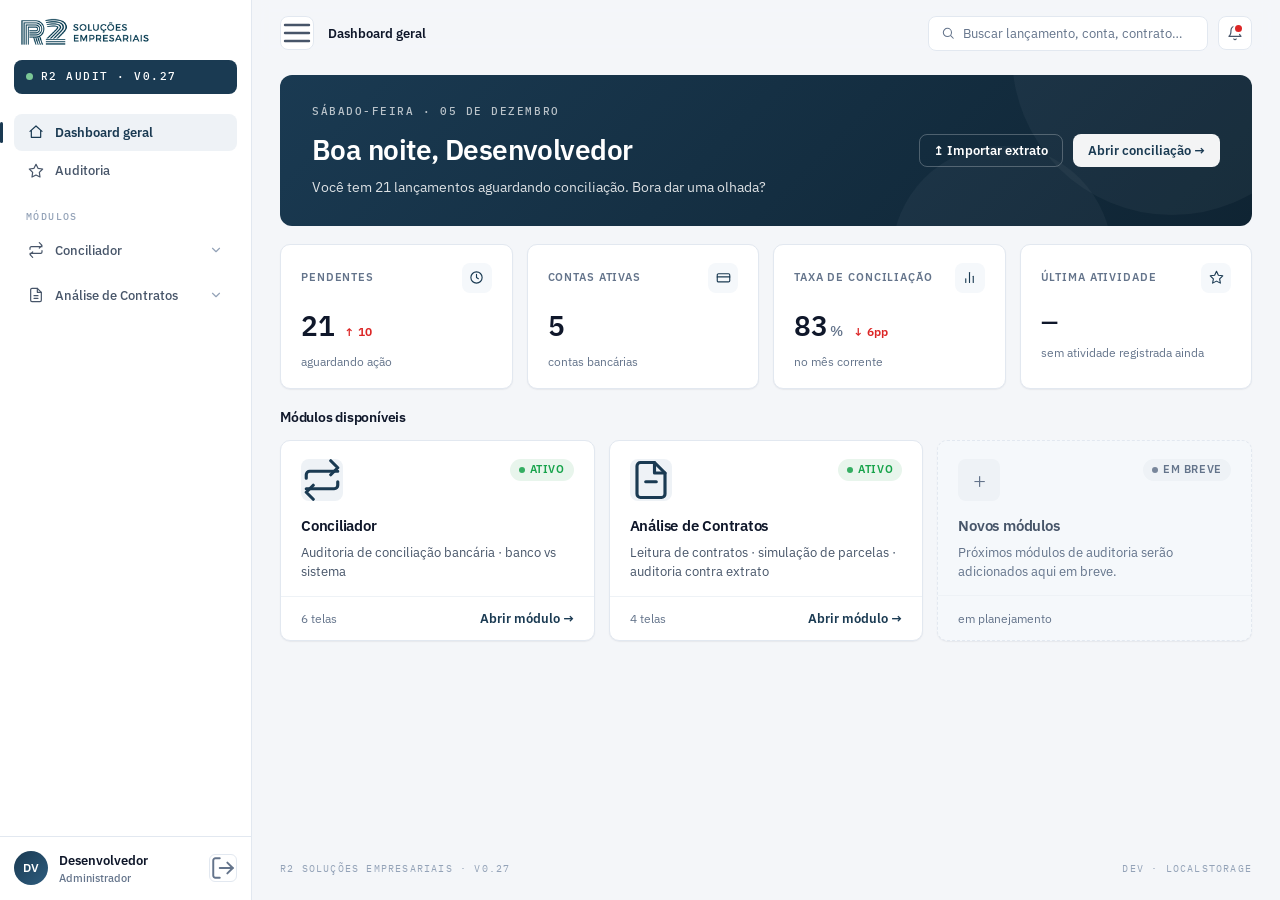
==== index.html @ b6340989 "v0.27 · atalhos de navegacao + filtros persistentes (rel/aud) + skeletons Atalhos de navegacao rapid" ====
<!DOCTYPE html>
<html lang="pt-BR">
<head>
<meta charset="UTF-8">
<meta name="viewport" content="width=device-width, initial-scale=1.0">
<title>R2 Audit · Dashboard geral</title>
<link rel="stylesheet" href="styles/theme.css?v=0.27">
<link rel="stylesheet" href="shared.css?v=0.27">
</head>
<body>

<div class="r2a-shell r2-app">

  <aside class="r2a-sidebar r2-side"></aside>

  <div class="r2a-main r2-main">
    <header class="r2a-topbar r2-top"></header>

    <div class="r2a-content r2-content">

      <!-- HERO -->
      <section class="r2-hero">
        <div class="r2-hero__left">
          <div class="r2-hero__kicker" id="hero-kicker">—</div>
          <h1 id="hero-title">Olá!</h1>
          <p id="hero-sub">Você tem 0 lançamentos aguardando conciliação.</p>
        </div>
        <div class="r2-hero__actions">
          <a href="conciliador/processamento.html" class="r2-btn r2-btn--hero-ghost">↥ Importar extrato</a>
          <a href="conciliador/conciliacao.html" class="r2-btn r2-btn--hero">Abrir conciliação →</a>
        </div>
      </section>

      <!-- KPIs -->
      <div class="r2-grid r2-grid-4" style="margin-bottom: 18px;">
        <div class="r2-kpi">
          <div class="r2-kpi__head">
            <span class="r2-kpi__label">Pendentes</span>
            <span class="r2-kpi__icon"><svg viewBox="0 0 24 24" fill="none" stroke="currentColor" stroke-width="1.8" stroke-linecap="round" stroke-linejoin="round"><circle cx="12" cy="12" r="9"/><polyline points="12 7 12 12 15 14"/></svg></span>
          </div>
          <div class="r2-kpi__row">
            <span class="r2-kpi__value" id="kpi-pendentes">—</span>
            <span class="r2-kpi__delta r2-kpi__delta--down" id="kpi-pendentes-delta"></span>
          </div>
          <div class="r2-kpi__sub">aguardando ação</div>
        </div>

        <div class="r2-kpi">
          <div class="r2-kpi__head">
            <span class="r2-kpi__label">Contas ativas</span>
            <span class="r2-kpi__icon"><svg viewBox="0 0 24 24" fill="none" stroke="currentColor" stroke-width="1.8" stroke-linecap="round" stroke-linejoin="round"><rect x="2" y="6" width="20" height="13" rx="2"/><line x1="2" y1="11" x2="22" y2="11"/></svg></span>
          </div>
          <div class="r2-kpi__row">
            <span class="r2-kpi__value" id="kpi-contas">—</span>
          </div>
          <div class="r2-kpi__sub">contas bancárias</div>
        </div>

        <div class="r2-kpi">
          <div class="r2-kpi__head">
            <span class="r2-kpi__label">Taxa de conciliação</span>
            <span class="r2-kpi__icon"><svg viewBox="0 0 24 24" fill="none" stroke="currentColor" stroke-width="1.8" stroke-linecap="round" stroke-linejoin="round"><line x1="18" y1="20" x2="18" y2="10"/><line x1="12" y1="20" x2="12" y2="4"/><line x1="6" y1="20" x2="6" y2="14"/></svg></span>
          </div>
          <div class="r2-kpi__row">
            <span class="r2-kpi__value" id="kpi-taxa">—</span>
            <span class="r2-kpi__delta r2-kpi__delta--up" id="kpi-taxa-delta"></span>
          </div>
          <div class="r2-kpi__sub">no mês corrente</div>
        </div>

        <div class="r2-kpi">
          <div class="r2-kpi__head">
            <span class="r2-kpi__label">Última atividade</span>
            <span class="r2-kpi__icon"><svg viewBox="0 0 24 24" fill="none" stroke="currentColor" stroke-width="1.8" stroke-linecap="round" stroke-linejoin="round"><polygon points="12 2 15 8.5 22 9.3 17 14.1 18.2 21 12 17.8 5.8 21 7 14.1 2 9.3 9 8.5 12 2"/></svg></span>
          </div>
          <div class="r2-kpi__row">
            <span class="r2-kpi__value" id="kpi-atividade" style="font-size: 22px;">—</span>
          </div>
          <div class="r2-kpi__sub" id="kpi-atividade-sub">há instantes</div>
        </div>
      </div>

      <!-- MÓDULOS -->
      <div style="display: flex; align-items: baseline; justify-content: space-between; margin-bottom: 12px;">
        <h2 style="font-size: 14px;">Módulos disponíveis</h2>
      </div>

      <div class="r2-grid r2-grid-3" id="modulos-grid"></div>

    </div>

    <footer class="r2a-footer r2-footer"></footer>
  </div>
</div>

<script src="config.js?v=0.27"></script>
<script src="shared.js?v=0.27"></script>
<script src="mock-data.js?v=0.27"></script>
<script src="data.js?v=0.27"></script>
<script>
  if (!R2A.requireAuth()) { /* já redirecionou */ }
  else {
    R2A.renderShell({ dashboardGeral: true });
    R2A.renderFooter();
    R2A.data.init();

    // Hero saudação por horário
    (function () {
      const u = R2A.session.user();
      const hr = new Date().getHours();
      const cumprimento = hr < 12 ? 'Bom dia' : hr < 18 ? 'Boa tarde' : 'Boa noite';
      const meses = ['JANEIRO','FEVEREIRO','MARÇO','ABRIL','MAIO','JUNHO','JULHO','AGOSTO','SETEMBRO','OUTUBRO','NOVEMBRO','DEZEMBRO'];
      const dias  = ['DOMINGO','SEGUNDA','TERÇA','QUARTA','QUINTA','SEXTA','SÁBADO'];
      const d = new Date();
      document.getElementById('hero-kicker').textContent = `${dias[d.getDay()]}-FEIRA · ${String(d.getDate()).padStart(2,'0')} DE ${meses[d.getMonth()]}`;
      document.getElementById('hero-title').textContent = `${cumprimento}, ${u.nome.split(' ')[0]}`;
    })();

    // KPIs + Hero stat · todos calculados de dados reais
    (async function () {
      const C = R2A_CONFIG.COLLECTIONS;
      const contas = await R2A.data.list(C.CONTAS);
      const contasAtivas = contas.filter(c => c.ativo !== false);
      document.getElementById('kpi-contas').textContent = contasAtivas.length;

      const banco = await R2A.data.list(C.LANCAMENTOS_BANCO);
      const pendentes = banco.filter(b => b.status === 'pendente').length;
      document.getElementById('kpi-pendentes').textContent = pendentes;

      // Delta pendentes · compara com mes anterior do historico
      const hist = R2A_MOCK.HISTORICO_MENSAL || [];
      const histPendAnt = hist.length > 1 ? hist[hist.length - 2].pendentes_qtd : pendentes;
      const deltaPend = pendentes - histPendAnt;
      const deltaPendEl = document.getElementById('kpi-pendentes-delta');
      if (deltaPend < 0) {
        deltaPendEl.textContent = `↓ ${Math.abs(deltaPend)}`;
        deltaPendEl.className = 'r2-kpi__delta r2-kpi__delta--up';
      } else if (deltaPend > 0) {
        deltaPendEl.textContent = `↑ ${deltaPend}`;
        deltaPendEl.className = 'r2-kpi__delta r2-kpi__delta--down';
      } else {
        deltaPendEl.textContent = '— estável';
        deltaPendEl.className = 'r2-kpi__delta r2-kpi__delta--flat';
      }

      document.getElementById('hero-sub').textContent = pendentes > 0
        ? `Você tem ${pendentes} lançamento${pendentes === 1 ? '' : 's'} aguardando conciliação. Bora dar uma olhada?`
        : 'Tudo conciliado · nenhuma pendência aguardando ação.';

      // Taxa de conciliação · ultimo mes do historico
      const ultimo = hist[hist.length - 1];
      const taxa = ultimo ? Math.round(ultimo.conciliados_qtd / (ultimo.conciliados_qtd + ultimo.pendentes_qtd) * 100) : 0;
      document.getElementById('kpi-taxa').innerHTML = `${taxa}<span class="unit">%</span>`;

      const anterior = hist[hist.length - 2];
      const taxaAnt = anterior ? Math.round(anterior.conciliados_qtd / (anterior.conciliados_qtd + anterior.pendentes_qtd) * 100) : taxa;
      const deltaTaxa = taxa - taxaAnt;
      const deltaTaxaEl = document.getElementById('kpi-taxa-delta');
      if (deltaTaxa > 0) {
        deltaTaxaEl.textContent = `↑ ${deltaTaxa}pp`;
        deltaTaxaEl.className = 'r2-kpi__delta r2-kpi__delta--up';
      } else if (deltaTaxa < 0) {
        deltaTaxaEl.textContent = `↓ ${Math.abs(deltaTaxa)}pp`;
        deltaTaxaEl.className = 'r2-kpi__delta r2-kpi__delta--down';
      } else {
        deltaTaxaEl.textContent = '— estável';
        deltaTaxaEl.className = 'r2-kpi__delta r2-kpi__delta--flat';
      }

      // Ultima atividade · busca da trilha de auditoria
      const audit = await R2A.data.list(C.AUDITORIA);
      const atvEl = document.getElementById('kpi-atividade');
      const atvSubEl = document.getElementById('kpi-atividade-sub');
      if (audit.length > 0) {
        audit.sort((a, b) => (b.ts || '').localeCompare(a.ts || ''));
        const u = audit[0];
        const dt = new Date(u.ts);
        const diffMin = Math.floor((new Date() - dt) / 60000);
        let label;
        if (diffMin < 1) label = 'agora';
        else if (diffMin < 60) label = `${diffMin}m atrás`;
        else if (diffMin < 1440) label = `${Math.floor(diffMin / 60)}h atrás`;
        else label = `${Math.floor(diffMin / 1440)}d atrás`;
        atvEl.textContent = label;
        atvEl.style.fontSize = '22px';
        atvSubEl.textContent = `${u.acao || '—'} · ${u.usuario_nome || '—'}`;
      } else {
        atvEl.textContent = '—';
        atvSubEl.textContent = 'sem atividade registrada ainda';
      }
    })();

    // Cards de módulos
    (function () {
      const grid = document.getElementById('modulos-grid');
      const icones = {
        conciliador: '<svg viewBox="0 0 24 24" fill="none" stroke="currentColor" stroke-width="1.8" stroke-linecap="round" stroke-linejoin="round"><polyline points="17 1 21 5 17 9"/><path d="M3 11V9a2 2 0 0 1 2-2h16"/><polyline points="7 23 3 19 7 15"/><path d="M21 13v2a2 2 0 0 1-2 2H3"/></svg>',
        contratos: '<svg viewBox="0 0 24 24" fill="none" stroke="currentColor" stroke-width="1.8" stroke-linecap="round" stroke-linejoin="round"><path d="M14 2H6a2 2 0 0 0-2 2v16a2 2 0 0 0 2 2h12a2 2 0 0 0 2-2V8z"/><polyline points="14 2 14 8 20 8"/><line x1="9" y1="13" x2="15" y2="13"/></svg>'
      };
      const html = R2A_CONFIG.MODULOS.map(m => {
        const firstItem = m.itens[0];
        const href = m.ativo === false ? '#' : firstItem.href;
        const icon = icones[m.id] || icones.contratos;
        return `
          <a href="${href}" class="r2-card" style="text-decoration:none;color:inherit;display:flex;flex-direction:column;${m.ativo === false ? 'opacity:0.6;pointer-events:none;' : ''}">
            <div style="padding:18px 20px 14px;display:flex;align-items:flex-start;justify-content:space-between;gap:12px;">
              <div style="width:42px;height:42px;background:var(--navy-soft);color:var(--navy);border-radius:var(--r-md);display:flex;align-items:center;justify-content:center;">
                ${icon}
              </div>
              <span class="r2-pill r2-pill--ok"><span class="dot"></span>ATIVO</span>
            </div>
            <div style="padding:0 20px 14px;flex:1;">
              <h3 style="font-size:15px;margin-bottom:6px;">${m.label}</h3>
              <p style="font-size:12.5px;color:var(--ink-3);line-height:1.5;">${m.desc}</p>
            </div>
            <div style="padding:12px 20px;border-top:1px solid var(--line-2);display:flex;justify-content:space-between;align-items:center;">
              <span style="font-size:11.5px;color:var(--ink-4);">${m.itens.length} telas</span>
              <span style="font-size:12.5px;color:var(--navy);font-weight:600;">Abrir módulo →</span>
            </div>
          </a>
        `;
      }).join('');

      // Card "em breve"
      const coming = `
        <div class="r2-card" style="display:flex;flex-direction:column;background:var(--navy-tint);border-style:dashed;">
          <div style="padding:18px 20px 14px;display:flex;align-items:flex-start;justify-content:space-between;gap:12px;">
            <div style="width:42px;height:42px;background:var(--line-2);color:var(--ink-4);border-radius:var(--r-md);display:flex;align-items:center;justify-content:center;font-size:22px;font-weight:300;">+</div>
            <span class="r2-pill r2-pill--mute"><span class="dot"></span>EM BREVE</span>
          </div>
          <div style="padding:0 20px 14px;flex:1;">
            <h3 style="font-size:15px;margin-bottom:6px;color:var(--ink-3);">Novos módulos</h3>
            <p style="font-size:12.5px;color:var(--ink-4);line-height:1.5;">Próximos módulos de auditoria serão adicionados aqui em breve.</p>
          </div>
          <div style="padding:12px 20px;border-top:1px solid var(--line-2);">
            <span style="font-size:11.5px;color:var(--ink-4);">em planejamento</span>
          </div>
        </div>
      `;

      grid.innerHTML = html + coming;
    })();
  }
</script>

</body>
</html>
---- styles/theme.css ----
/* ============================================================
   R2 Audit · theme.css
   Direção visual D2 · SaaS moderno · navy + tabular nums + IBM Plex
   Esta é a fonte da verdade dos tokens. Não duplicar valores nas páginas.
   ============================================================ */

@import url('https://fonts.googleapis.com/css2?family=IBM+Plex+Sans:wght@300;400;500;600;700&family=IBM+Plex+Mono:wght@400;500&display=swap');

:root {
  /* Brand */
  --navy:        #1A3A52;
  --navy-2:      #244B68;
  --navy-deep:   #0F2433;
  --navy-soft:   #EEF2F6;
  --navy-tint:   #F5F8FB;

  /* Ink (texto) */
  --ink-1: #0F172A;
  --ink-2: #1E293B;
  --ink-3: #475569;
  --ink-4: #64748B;
  --ink-5: #94A3B8;

  /* Surfaces */
  --bg:      #F4F6F9;
  --surface: #FFFFFF;
  --line:    #E2E8F0;
  --line-2:  #EEF2F6;

  /* Estados */
  --ok:        #16A34A;  --ok-soft:   #E8F5EC;
  --warn:      #D97706;  --warn-soft: #FBF3E5;
  --err:       #DC2626;  --err-soft:  #FCEBEB;
  --info:      #0891B2;  --info-soft: #E0F2F7;
  --ambig:     #A855F7;  --ambig-soft:#F3E8FF;

  /* Tipografia */
  --font-sans: 'IBM Plex Sans', system-ui, -apple-system, 'Segoe UI', Roboto, sans-serif;
  --font-mono: 'IBM Plex Mono', ui-monospace, Menlo, Consolas, monospace;

  /* Sombras (duas camadas, sutis) */
  --shadow-card: 0 1px 2px rgba(15,23,42,.04), 0 1px 0 rgba(15,23,42,.02);
  --shadow-pop:  0 4px 12px rgba(15,23,42,.06), 0 1px 0 rgba(15,23,42,.03);

  /* Raios */
  --r-sm: 6px;
  --r-md: 8px;
  --r-lg: 10px;
  --r-xl: 12px;

  /* Compat — tokens legados resolvidos para os novos (mantém shared.css antiga funcionando) */
  --bg-canvas: var(--bg);
  --primary: var(--navy);
  --primary-light: var(--navy-2);
  --primary-dark: var(--navy-deep);
  --accent: var(--navy);
  --accent-dim: var(--navy-deep);
  --highlight: var(--navy);
  --highlight-dim: var(--navy-deep);
  --text: var(--ink-1);
  --text-2: var(--ink-3);
  --text-dim: var(--ink-3);
  --muted: var(--ink-4);
  --text-muted: var(--ink-4);
  --accent-text: var(--navy);
  --highlight-text: var(--navy);
  --surface-2: var(--navy-tint);
  --surface-3: var(--line-2);
  --neutral-bg: var(--line-2);
  --border: var(--line);
  --border-strong: var(--ink-5);
  --shadow-sm: var(--shadow-card);
  --shadow: var(--shadow-card);
  --shadow-lg: var(--shadow-pop);
  --radius: var(--r-md);
  --radius-lg: var(--r-lg);
  --accent-bg: var(--navy-soft);
  --accent-bg-strong: var(--navy-soft);
  --accent-glow: rgba(26,58,82,0.12);
  --highlight-bg: var(--navy-soft);
  --highlight-bg-strong: var(--navy-soft);
  --highlight-glow: rgba(26,58,82,0.12);
  --success: var(--ok);
  --success-text: var(--ok);
  --success-bg: var(--ok-soft);
  --warning: var(--warn);
  --warning-bg: var(--warn-soft);
  --danger: var(--err);
  --danger-text: var(--err);
  --danger-bg: var(--err-soft);
  --violet: var(--ambig);
  --violet-text: var(--ambig);
  --violet-bg: var(--ambig-soft);
  --gray-grad-dark: var(--navy-deep);
  --gray-grad-mid: var(--navy);
  --gray-grad-light: var(--ink-4);
  --gray-grad-fade: var(--line);
  --gray-glow: rgba(15,23,42,0.06);
  --gray-glow-strong: rgba(15,23,42,0.10);
}

* { box-sizing: border-box; margin: 0; padding: 0; }
html, body { height: 100%; }

body {
  font-family: var(--font-sans);
  font-size: 13.5px;
  line-height: 1.5;
  color: var(--ink-2);
  background: var(--bg);
  -webkit-font-smoothing: antialiased;
  text-rendering: optimizeLegibility;
}

h1, h2, h3, h4 { color: var(--ink-1); letter-spacing: -0.015em; font-weight: 600; margin: 0; }
h1 { font-size: 24px; }
h2 { font-size: 18px; }
h3 { font-size: 14px; }

.r2-mono, code, kbd { font-family: var(--font-mono); }
.r2-num { font-variant-numeric: tabular-nums; }

::placeholder { color: var(--ink-5); }

/* Foco visível consistente em todos elementos interativos */
:where(button, a, input, select, textarea, [tabindex]):focus-visible {
  outline: none;
  box-shadow: 0 0 0 3px rgba(26, 58, 82, 0.30);
  border-radius: var(--r-sm);
}
.r2-side__item:focus-visible,
.r2-side__sub a:focus-visible {
  box-shadow: inset 0 0 0 2px var(--navy);
  border-radius: var(--r-md);
}

/* Skip link · primeira parada do Tab */
.r2-skip {
  position: absolute;
  left: 8px;
  top: -40px;
  z-index: 9999;
  background: var(--navy);
  color: #fff;
  padding: 8px 14px;
  border-radius: var(--r-md);
  font-size: 12.5px;
  font-weight: 600;
  text-decoration: none;
  transition: top .15s;
}
.r2-skip:focus { top: 8px; outline: 2px solid var(--ink-1); outline-offset: 2px; }

/* Visually hidden helper · acessível mas invisível visualmente */
.r2-sr-only {
  position: absolute;
  width: 1px; height: 1px;
  padding: 0; margin: -1px;
  overflow: hidden;
  clip: rect(0,0,0,0);
  white-space: nowrap;
  border: 0;
}

/* ============================================================
   SHELL · sidebar + topbar (estrutura nova .r2-side / .r2-top)
   Aliases: .r2a-shell .r2a-sidebar .r2a-topbar .r2a-main .r2a-content .r2a-footer
   ============================================================ */
.r2-app,
.r2a-shell {
  display: grid;
  grid-template-columns: var(--sidebar-w, 252px) 1fr;
  min-height: 100vh;
  transition: grid-template-columns .2s ease;
}
.r2-app.is-collapsed,
.r2a-shell.sidebar-collapsed { grid-template-columns: 76px 1fr; }

.r2a-shell .r2a-sidebar { /* aplicado abaixo via aliases */ }

.r2-side,
.r2a-sidebar {
  background: var(--surface);
  border-right: 1px solid var(--line);
  display: flex;
  flex-direction: column;
  position: sticky;
  top: 0;
  height: 100vh;
  overflow: hidden;
  z-index: 50;
}

.r2-side__brand {
  padding: 18px 20px 14px;
  display: flex;
  align-items: center;
  gap: 10px;
}
.r2-side__brand img { max-width: 130px; max-height: 30px; width: auto; height: auto; display: block; }
.r2-app.is-collapsed .r2-side__brand { padding: 18px 14px 14px; justify-content: center; }
.r2-app.is-collapsed .r2-side__brand img { max-width: 36px; max-height: 36px; }

.r2-side__pill {
  margin: 0 14px 16px;
  padding: 9px 12px;
  background: var(--navy);
  color: #fff;
  border-radius: var(--r-md);
  font-family: var(--font-mono);
  font-size: 10.5px;
  font-weight: 500;
  text-transform: uppercase;
  letter-spacing: 0.14em;
  display: inline-flex;
  align-items: center;
  gap: 8px;
}
.r2-side__pill .dot {
  width: 7px; height: 7px;
  background: #7BC796;
  border-radius: 999px;
  flex-shrink: 0;
}
.r2-app.is-collapsed .r2-side__pill { display: none; }

.r2-side__nav {
  flex: 1;
  padding: 4px 14px;
  overflow-y: auto;
  display: flex;
  flex-direction: column;
  gap: 1px;
}
.r2-side__nav::-webkit-scrollbar { width: 5px; }
.r2-side__nav::-webkit-scrollbar-thumb { background: var(--line); border-radius: 999px; }

.r2-side__group {
  font-family: var(--font-mono);
  font-size: 10px;
  font-weight: 500;
  text-transform: uppercase;
  letter-spacing: 0.14em;
  color: var(--ink-5);
  padding: 18px 12px 8px;
}

.r2-side__item {
  display: flex;
  align-items: center;
  gap: 11px;
  padding: 9px 14px;
  border-radius: var(--r-md);
  text-decoration: none;
  color: var(--ink-3);
  font-size: 13px;
  font-weight: 500;
  cursor: pointer;
  border: 0;
  background: transparent;
  font-family: inherit;
  width: 100%;
  text-align: left;
  position: relative;
  transition: background .12s, color .12s;
}
.r2-side__item:hover { background: var(--navy-tint); color: var(--ink-1); }
.r2-side__item .chev {
  margin-left: auto;
  width: 14px; height: 14px;
  color: var(--ink-5);
  transition: transform .2s;
}
.r2-side__item.is-expanded .chev { transform: rotate(180deg); }

.r2-side__item svg { width: 16px; height: 16px; flex-shrink: 0; }

.r2-side__item.is-active {
  background: var(--navy-soft);
  color: var(--navy);
  font-weight: 600;
}
.r2-side__item.is-active::before {
  content: '';
  position: absolute;
  left: -14px;
  top: 8px;
  bottom: 8px;
  width: 3px;
  background: var(--navy);
  border-radius: 999px;
}

.r2-side__sub {
  margin: 2px 0 6px 12px;
  padding-left: 16px;
  border-left: 1px solid var(--line);
  display: flex;
  flex-direction: column;
  gap: 1px;
  max-height: 0;
  overflow: hidden;
  transition: max-height .25s ease;
}
.r2-side__sub.is-open { max-height: 360px; padding-top: 4px; padding-bottom: 4px; }

.r2-side__sub a {
  padding: 7px 12px;
  border-radius: var(--r-sm);
  text-decoration: none;
  color: var(--ink-4);
  font-size: 12.5px;
  font-weight: 500;
  position: relative;
  transition: background .12s, color .12s;
}
.r2-side__sub a:hover { background: var(--navy-tint); color: var(--ink-2); }
.r2-side__sub a.is-active {
  background: var(--navy-soft);
  color: var(--navy);
  font-weight: 600;
}
.r2-side__sub a.is-active::before {
  content: '';
  position: absolute;
  left: -17px;
  top: 8px;
  bottom: 8px;
  width: 3px;
  background: var(--navy);
  border-radius: 999px;
}

.r2-side__user {
  border-top: 1px solid var(--line);
  padding: 14px;
  display: flex;
  align-items: center;
  gap: 11px;
}
.r2-side__user .avatar {
  width: 34px; height: 34px;
  border-radius: 999px;
  background: linear-gradient(135deg, #1A3A52, #2E5C7E);
  color: #fff;
  display: flex; align-items: center; justify-content: center;
  font-size: 12px; font-weight: 600;
  letter-spacing: 0.02em;
  flex-shrink: 0;
}
.r2-side__user .meta { flex: 1; min-width: 0; }
.r2-side__user .name {
  font-size: 12.5px;
  font-weight: 600;
  color: var(--ink-1);
  white-space: nowrap;
  overflow: hidden;
  text-overflow: ellipsis;
}
.r2-side__user .role {
  font-size: 11px;
  color: var(--ink-4);
  font-weight: 500;
}
.r2-side__user .logout {
  background: transparent;
  border: 1px solid var(--line);
  border-radius: var(--r-sm);
  width: 28px; height: 28px;
  display: flex; align-items: center; justify-content: center;
  color: var(--ink-4);
  cursor: pointer;
  transition: background .12s, color .12s;
}
.r2-side__user .logout:hover { background: var(--err-soft); color: var(--err); border-color: #F4C7C7; }
.r2-app.is-collapsed .r2-side__user .meta,
.r2-app.is-collapsed .r2-side__user .logout { display: none; }
.r2-app.is-collapsed .r2-side__user { justify-content: center; }
.r2-app.is-collapsed .r2-side__item span,
.r2-app.is-collapsed .r2-side__item .chev,
.r2-app.is-collapsed .r2-side__group,
.r2-app.is-collapsed .r2-side__sub { display: none; }
.r2-app.is-collapsed .r2-side__item { justify-content: center; padding: 11px; }
.r2-app.is-collapsed .r2-side__item.is-active::before { left: -8px; }

/* MAIN AREA */
.r2-main,
.r2a-main {
  display: flex;
  flex-direction: column;
  min-width: 0;
  background: var(--bg);
  min-height: 100vh;
}

.r2-top,
.r2a-topbar {
  padding: 16px 28px 6px;
  display: flex;
  align-items: center;
  gap: 16px;
  position: sticky;
  top: 0;
  z-index: 40;
  backdrop-filter: blur(8px);
  background: rgba(244,246,249,0.85);
  border: 0;
  box-shadow: none;
  height: auto;
}
.r2-top__left { display: flex; align-items: center; gap: 14px; flex: 1; }
.r2-top__right { display: flex; align-items: center; gap: 10px; }

.r2-top__menu {
  width: 34px; height: 34px;
  background: var(--surface);
  border: 1px solid var(--line);
  border-radius: var(--r-md);
  cursor: pointer;
  color: var(--ink-3);
  display: flex; align-items: center; justify-content: center;
  font-size: 16px;
  transition: background .12s;
}
.r2-top__menu:hover { background: var(--navy-tint); }

.r2-crumbs {
  display: flex;
  align-items: center;
  gap: 8px;
  font-size: 13px;
}
.r2-crumbs span {
  color: var(--ink-4);
  font-weight: 500;
}
.r2-crumbs span.is-current {
  color: var(--ink-1);
  font-weight: 600;
}
.r2-crumbs svg, .r2-crumbs .sep {
  width: 12px; height: 12px;
  color: var(--ink-5);
}

.r2-search {
  display: flex;
  align-items: center;
  gap: 8px;
  width: 280px;
  padding: 7px 12px;
  background: var(--surface);
  border: 1px solid var(--line);
  border-radius: var(--r-md);
  color: var(--ink-4);
  font-size: 12.5px;
}
.r2-search svg { width: 14px; height: 14px; flex-shrink: 0; }
.r2-search input {
  flex: 1;
  border: 0;
  outline: none;
  background: transparent;
  font: inherit;
  color: var(--ink-2);
}
.r2-search input::placeholder { color: var(--ink-4); }

.r2-icon-btn {
  width: 34px; height: 34px;
  background: var(--surface);
  border: 1px solid var(--line);
  border-radius: var(--r-md);
  cursor: pointer;
  color: var(--ink-3);
  display: flex; align-items: center; justify-content: center;
  position: relative;
  transition: background .12s;
}
.r2-icon-btn:hover { background: var(--navy-tint); }
.r2-icon-btn.has-dot::after {
  content: '';
  position: absolute;
  top: 6px; right: 7px;
  width: 7px; height: 7px;
  background: var(--err);
  border: 2px solid var(--surface);
  border-radius: 999px;
}
.r2-icon-btn svg { width: 16px; height: 16px; }

.r2-content,
.r2a-content {
  flex: 1;
  padding: 18px 28px 32px;
  min-width: 0;
  overflow-y: visible;
  overflow-x: hidden;
}

.r2-footer,
.r2a-footer {
  background: transparent;
  border: 0;
  padding: 14px 28px 24px;
  font-family: var(--font-mono);
  font-size: 10px;
  letter-spacing: 0.12em;
  color: var(--ink-5);
  text-transform: uppercase;
  display: flex;
  justify-content: space-between;
  align-items: center;
}

/* ============================================================
   COMPONENTES
   ============================================================ */

/* Card */
.r2-card {
  background: var(--surface);
  border: 1px solid var(--line);
  border-radius: var(--r-lg);
  box-shadow: var(--shadow-card);
  overflow: hidden;
}
.r2-card__head {
  padding: 14px 20px;
  border-bottom: 1px solid var(--line-2);
  display: flex; align-items: center; justify-content: space-between;
  gap: 12px;
}
.r2-card__title { font-size: 13.5px; font-weight: 600; color: var(--ink-1); margin: 0; }
.r2-card__hint  { font-size: 11.5px; color: var(--ink-4); margin-top: 2px; font-weight: 400; }
.r2-card__body  { padding: 20px; }
.r2-card__body--flush { padding: 0; }
.r2-card__body--tight { padding: 10px 14px; }

/* KPI */
.r2-kpi {
  background: var(--surface);
  border: 1px solid var(--line);
  border-radius: var(--r-lg);
  box-shadow: var(--shadow-card);
  padding: 18px 20px;
}
.r2-kpi__head {
  display: flex;
  align-items: center;
  justify-content: space-between;
  margin-bottom: 12px;
}
.r2-kpi__label {
  font-size: 11px;
  font-weight: 600;
  text-transform: uppercase;
  letter-spacing: 0.08em;
  color: var(--ink-4);
}
.r2-kpi__icon {
  width: 30px; height: 30px;
  background: var(--navy-tint);
  color: var(--navy);
  border-radius: var(--r-md);
  display: flex; align-items: center; justify-content: center;
}
.r2-kpi__icon svg { width: 15px; height: 15px; }
.r2-kpi__row {
  display: flex;
  align-items: baseline;
  gap: 10px;
  flex-wrap: wrap;
}
.r2-kpi__value {
  font-size: 28px;
  font-weight: 600;
  color: var(--ink-1);
  letter-spacing: -0.015em;
  font-variant-numeric: tabular-nums;
}
.r2-kpi__value .unit { font-size: 14px; font-weight: 500; color: var(--ink-4); margin-left: 3px; }
.r2-kpi__delta {
  font-size: 11.5px;
  font-weight: 600;
  display: inline-flex;
  align-items: center;
  gap: 2px;
}
.r2-kpi__delta--up   { color: var(--ok); }
.r2-kpi__delta--down { color: var(--err); }
.r2-kpi__delta--flat { color: var(--ink-4); }
.r2-kpi__sub {
  font-size: 11.5px;
  color: var(--ink-4);
  margin-top: 6px;
}

/* Botões */
.r2-btn {
  display: inline-flex;
  align-items: center;
  gap: 7px;
  padding: 8px 14px;
  border-radius: var(--r-md);
  font-size: 12.5px;
  font-weight: 600;
  border: 1px solid transparent;
  cursor: pointer;
  font-family: inherit;
  text-decoration: none;
  transition: background .12s, border-color .12s, color .12s;
  white-space: nowrap;
  line-height: 1.2;
}
.r2-btn:disabled { opacity: 0.45; cursor: not-allowed; }
.r2-btn--sm { padding: 6px 12px; font-size: 12px; }
.r2-btn--xs { padding: 4px 10px; font-size: 11px; }

.r2-btn--primary {
  background: var(--navy);
  color: #fff;
  border-color: var(--navy-deep);
  box-shadow: 0 1px 0 rgba(0,0,0,.08);
}
.r2-btn--primary:hover:not(:disabled) { background: var(--navy-deep); }

.r2-btn--success {
  background: var(--ok);
  color: #fff;
  border-color: #128A3D;
  box-shadow: 0 1px 0 rgba(0,0,0,.08);
}
.r2-btn--success:hover:not(:disabled) { background: #128A3D; }

.r2-btn--ghost {
  background: var(--surface);
  color: var(--ink-2);
  border-color: var(--line);
}
.r2-btn--ghost:hover:not(:disabled) { background: var(--navy-tint); border-color: var(--ink-5); }

.r2-btn--quiet {
  background: transparent;
  color: var(--ink-3);
  border: 0;
}
.r2-btn--quiet:hover:not(:disabled) { background: var(--navy-tint); color: var(--ink-1); }

.r2-btn--danger {
  background: var(--surface);
  color: var(--err);
  border-color: #F4C7C7;
}
.r2-btn--danger:hover:not(:disabled) { background: var(--err-soft); }

.r2-btn--hero {
  background: rgba(255,255,255,.95);
  color: var(--navy);
  border-color: transparent;
  font-weight: 600;
}
.r2-btn--hero:hover { background: #fff; }
.r2-btn--hero-ghost {
  background: transparent;
  color: #fff;
  border-color: rgba(255,255,255,.25);
}
.r2-btn--hero-ghost:hover { background: rgba(255,255,255,.10); border-color: rgba(255,255,255,.45); }

/* Badge / status */
.r2-status {
  display: inline-flex;
  align-items: center;
  gap: 6px;
  font-size: 11.5px;
  color: var(--ink-2);
  font-weight: 500;
  white-space: nowrap;
}
.r2-status::before {
  content: '';
  width: 7px; height: 7px;
  border-radius: 999px;
  background: var(--ink-5);
  flex-shrink: 0;
}
.r2-status[data-kind="pendente"]::before     { background: #D97706; }
.r2-status[data-kind="conciliado"]::before   { background: #16A34A; }
.r2-status[data-kind="ambiguo"]::before      { background: #A855F7; }
.r2-status[data-kind="erro"]::before,
.r2-status[data-kind="atraso"]::before       { background: #DC2626; }
.r2-status[data-kind="justificado"]::before  { background: #0891B2; }
.r2-status[data-kind="ignorado"]::before     { background: #94A3B8; }
.r2-status[data-kind="analise"]::before      { background: #A855F7; }
.r2-status[data-kind="carencia"]::before     { background: #94A3B8; }
.r2-status[data-kind="aberta"]::before       { background: #94A3B8; }
.r2-status[data-kind="pago"]::before         { background: #16A34A; }
.r2-status[data-kind="pago_menor"]::before   { background: #D97706; }
.r2-status[data-kind="pago_maior"]::before   { background: #A855F7; }

/* Pílula uppercase (ATIVO, EM BREVE, badges de tag) */
.r2-pill {
  display: inline-flex;
  align-items: center;
  gap: 5px;
  font-size: 10.5px;
  font-weight: 600;
  letter-spacing: 0.06em;
  text-transform: uppercase;
  padding: 3px 9px;
  border-radius: 999px;
  background: var(--navy-soft);
  color: var(--navy);
}
.r2-pill--ok    { background: var(--ok-soft);    color: var(--ok); }
.r2-pill--warn  { background: var(--warn-soft);  color: var(--warn); }
.r2-pill--err   { background: var(--err-soft);   color: var(--err); }
.r2-pill--info  { background: var(--info-soft);  color: var(--info); }
.r2-pill--ambig { background: var(--ambig-soft); color: var(--ambig); }
.r2-pill--mute  { background: var(--line-2);     color: var(--ink-4); }
.r2-pill .dot {
  width: 6px; height: 6px;
  background: currentColor;
  border-radius: 999px;
  opacity: 0.85;
}

/* Tabela */
.r2-table {
  width: 100%;
  border-collapse: collapse;
  font-size: 12.5px;
}
.r2-table thead th {
  text-align: left;
  padding: 10px 18px;
  background: var(--navy-tint);
  font-size: 10.5px;
  font-weight: 600;
  letter-spacing: 0.10em;
  text-transform: uppercase;
  color: var(--ink-4);
  border-bottom: 1px solid var(--line-2);
  position: sticky;
  top: 0;
  z-index: 1;
}
.r2-table thead th.num    { text-align: right; }
.r2-table thead th.center { text-align: center; }
.r2-table tbody td {
  padding: 12px 18px;
  border-bottom: 1px solid var(--line-2);
  color: var(--ink-2);
  vertical-align: middle;
}
.r2-table tbody tr:last-child td { border-bottom: 0; }
.r2-table tbody tr:hover { background: var(--navy-tint); }
.r2-table .num {
  text-align: right;
  font-variant-numeric: tabular-nums;
  font-weight: 500;
  color: var(--ink-1);
}
.r2-table .num.is-neg { color: var(--err); }
.r2-table .num.is-pos { color: var(--ok); }
.r2-table .date {
  color: var(--ink-4);
  font-family: var(--font-mono);
  font-size: 11.5px;
}
.r2-table .center { text-align: center; }
.r2-table tbody tr.is-row-warn  { background: var(--warn-soft); }
.r2-table tbody tr.is-row-err   { background: var(--err-soft); }
.r2-table tbody tr.is-carencia td { color: var(--ink-4); font-style: italic; }

/* Filterbar */
.r2-filterbar {
  display: flex;
  align-items: center;
  gap: 16px;
  padding: 12px 18px;
  margin-bottom: 14px;
  flex-wrap: wrap;
}
.r2-filterbar .field { display: flex; align-items: center; gap: 10px; }
.r2-filterbar .label {
  font-size: 10.5px;
  font-weight: 600;
  text-transform: uppercase;
  letter-spacing: 0.12em;
  color: var(--ink-4);
}
.r2-filterbar .pill,
.r2-filterbar select {
  padding: 6px 10px;
  background: var(--navy-tint);
  color: var(--ink-2);
  font-size: 12.5px;
  font-weight: 500;
  border: 0;
  border-radius: var(--r-md);
  cursor: pointer;
  font-family: inherit;
}
.r2-filterbar .divider {
  width: 1px;
  align-self: stretch;
  background: var(--line);
  margin: 2px 0;
}
.r2-filterbar .spacer { flex: 1; }
.r2-filterbar input[type="date"],
.r2-filterbar input[type="text"] {
  padding: 6px 10px;
  background: var(--surface);
  color: var(--ink-2);
  border: 1px solid var(--line);
  border-radius: var(--r-md);
  font-family: inherit;
  font-size: 12.5px;
}

/* Segmented control */
.r2-seg {
  display: inline-flex;
  background: var(--line-2);
  padding: 3px;
  border-radius: var(--r-md);
  gap: 2px;
}
.r2-seg button {
  border: 0;
  background: transparent;
  padding: 6px 12px;
  font-size: 12px;
  color: var(--ink-4);
  border-radius: 6px;
  cursor: pointer;
  font-weight: 500;
  font-family: inherit;
  transition: background .12s, color .12s;
}
.r2-seg button:hover { color: var(--ink-2); }
.r2-seg button.is-on,
.r2-seg button.active {
  background: var(--surface);
  color: var(--ink-1);
  font-weight: 600;
  box-shadow: 0 1px 2px rgba(0,0,0,.06);
}

/* Tabs underline (cadastros sub-abas) */
.r2-tabs {
  display: flex;
  border-bottom: 1px solid var(--line);
  margin-bottom: 16px;
  gap: 4px;
}
.r2-tabs button {
  background: transparent;
  border: 0;
  padding: 10px 14px 11px;
  font-size: 12.5px;
  font-weight: 500;
  color: var(--ink-4);
  border-bottom: 2px solid transparent;
  margin-bottom: -1px;
  cursor: pointer;
  font-family: inherit;
  transition: color .12s, border-color .12s;
}
.r2-tabs button:hover { color: var(--ink-2); }
.r2-tabs button.is-on,
.r2-tabs button.active {
  color: var(--navy);
  border-bottom-color: var(--navy);
  font-weight: 600;
}

/* Form fields */
.r2-field { display: flex; flex-direction: column; gap: 4px; }
.r2-field label,
.r2-form-label {
  font-size: 11px;
  font-weight: 600;
  text-transform: uppercase;
  letter-spacing: 0.08em;
  color: var(--ink-4);
}
.r2-input, input.r2-input,
.r2-field input, .r2-field select, .r2-field textarea {
  width: 100%;
  padding: 9px 12px;
  background: var(--surface);
  color: var(--ink-1);
  border: 1px solid var(--line);
  border-radius: var(--r-md);
  font: inherit;
  font-size: 13px;
}
.r2-field textarea {
  font-family: var(--font-mono);
  font-size: 12px;
  min-height: 80px;
  resize: vertical;
}
.r2-input:focus, .r2-field input:focus, .r2-field select:focus, .r2-field textarea:focus {
  outline: none;
  border-color: var(--navy);
  box-shadow: 0 0 0 3px rgba(26,58,82,.12);
}

/* Hero (dashboard geral) */
.r2-hero {
  background: linear-gradient(135deg, var(--navy) 0%, var(--navy-deep) 100%);
  color: #fff;
  border-radius: var(--r-xl);
  padding: 28px 32px;
  position: relative;
  overflow: hidden;
  margin-bottom: 18px;
  display: flex;
  align-items: center;
  justify-content: space-between;
  gap: 28px;
}
.r2-hero::before, .r2-hero::after {
  content: '';
  position: absolute;
  border-radius: 999px;
  background: rgba(255,255,255,.04);
  pointer-events: none;
}
.r2-hero::before { width: 320px; height: 320px; top: -180px; right: -80px; }
.r2-hero::after  { width: 220px; height: 220px; bottom: -140px; right: 140px; }
.r2-hero__left { position: relative; z-index: 1; max-width: 60%; }
.r2-hero__kicker {
  font-family: var(--font-mono);
  font-size: 11px;
  font-weight: 500;
  letter-spacing: 0.14em;
  text-transform: uppercase;
  opacity: 0.7;
}
.r2-hero h1 {
  color: #fff;
  font-size: 28px;
  font-weight: 600;
  letter-spacing: -0.02em;
  margin: 10px 0 6px;
}
.r2-hero p {
  font-size: 13.5px;
  opacity: 0.85;
  max-width: 480px;
}
.r2-hero__actions { display: flex; gap: 10px; position: relative; z-index: 1; }

/* Modal */
.r2-modal-backdrop,
.r2a-modal-backdrop {
  position: fixed; inset: 0;
  background: rgba(15,23,42,.45);
  backdrop-filter: blur(4px);
  z-index: 100;
  display: none;
  align-items: center; justify-content: center;
  padding: 20px;
}
.r2-modal-backdrop.is-open,
.r2a-modal-backdrop.open { display: flex; }
.r2a-modal {
  background: var(--surface);
  border: 1px solid var(--line);
  border-radius: var(--r-lg);
  box-shadow: var(--shadow-pop);
  width: 100%;
  max-width: 720px;
  max-height: 85vh;
  display: flex;
  flex-direction: column;
  overflow: hidden;
}
.r2a-modal-header {
  padding: 14px 20px;
  border-bottom: 1px solid var(--line-2);
  display: flex; align-items: center; justify-content: space-between;
  background: var(--surface);
}
.r2a-modal-title { font-size: 14px; font-weight: 600; color: var(--ink-1); }
.r2a-modal-close {
  width: 28px; height: 28px;
  border: 0;
  background: transparent;
  border-radius: var(--r-sm);
  cursor: pointer;
  color: var(--ink-4);
  font-size: 16px;
  display: flex; align-items: center; justify-content: center;
}
.r2a-modal-close:hover { background: var(--navy-tint); color: var(--ink-1); }
.r2a-modal-body { padding: 20px; overflow-y: auto; flex: 1; }
.r2a-modal-footer {
  padding: 12px 20px;
  border-top: 1px solid var(--line-2);
  background: var(--navy-tint);
  display: flex; justify-content: flex-end; gap: 8px;
}
.r2-modal {
  background: var(--surface);
  border: 1px solid var(--line);
  border-radius: var(--r-lg);
  box-shadow: var(--shadow-pop);
  width: 100%;
  max-width: 720px;
  max-height: 85vh;
  display: flex;
  flex-direction: column;
  overflow: hidden;
}
.r2-modal__head {
  padding: 14px 20px;
  border-bottom: 1px solid var(--line-2);
  display: flex; align-items: center; justify-content: space-between;
}
.r2-modal__title { font-size: 14px; font-weight: 600; color: var(--ink-1); }
.r2-modal__close {
  width: 28px; height: 28px;
  border: 0;
  background: transparent;
  border-radius: var(--r-sm);
  cursor: pointer;
  color: var(--ink-4);
  font-size: 16px;
  display: flex; align-items: center; justify-content: center;
}
.r2-modal__close:hover { background: var(--navy-tint); color: var(--ink-1); }
.r2-modal__body { padding: 20px; overflow-y: auto; flex: 1; }
.r2-modal__foot {
  padding: 12px 20px;
  border-top: 1px solid var(--line-2);
  background: var(--navy-tint);
  display: flex; justify-content: flex-end; gap: 8px;
}

/* Toast */
.r2-toasts {
  position: fixed;
  bottom: 24px; right: 24px;
  display: flex;
  flex-direction: column;
  gap: 8px;
  z-index: 200;
  pointer-events: none;
}
.r2-toast {
  background: var(--surface);
  color: var(--ink-1);
  border: 1px solid var(--line);
  border-radius: 999px;
  padding: 9px 16px 9px 13px;
  font-size: 13px;
  font-weight: 500;
  box-shadow: var(--shadow-pop);
  pointer-events: auto;
  display: flex;
  align-items: center;
  gap: 9px;
  max-width: 420px;
}
.r2-toast::before {
  content: '';
  width: 8px; height: 8px;
  border-radius: 999px;
  background: var(--navy);
  flex-shrink: 0;
}
.r2-toast.success::before { background: var(--ok); }
.r2-toast.error::before   { background: var(--err); }
.r2-toast.warning::before { background: var(--warn); }
.r2-toast.info::before    { background: var(--info); }

/* Notificações dropdown */
.r2-notif-dropdown {
  width: 360px;
  max-width: calc(100vw - 28px);
  max-height: 70vh;
  overflow-y: auto;
  background: var(--surface);
  border: 1px solid var(--line);
  border-radius: var(--r-lg);
  box-shadow: var(--shadow-pop);
  z-index: 110;
  display: flex;
  flex-direction: column;
}
.r2-notif__head {
  padding: 12px 16px;
  border-bottom: 1px solid var(--line-2);
  display: flex;
  align-items: center;
  justify-content: space-between;
  font-size: 13px;
  font-weight: 600;
  color: var(--ink-1);
  background: var(--surface);
  position: sticky;
  top: 0;
}
.r2-notif__close {
  width: 24px; height: 24px;
  border: 0; background: transparent;
  border-radius: var(--r-sm);
  cursor: pointer;
  color: var(--ink-4);
  display: flex; align-items: center; justify-content: center;
  font-size: 13px;
}
.r2-notif__close:hover { background: var(--navy-tint); color: var(--ink-1); }
.r2-notif__body { padding: 0; }
.r2-notif__item {
  display: flex;
  gap: 12px;
  padding: 12px 16px;
  border-bottom: 1px solid var(--line-2);
  text-decoration: none;
  color: var(--ink-1);
  transition: background .12s;
  align-items: center;
}
.r2-notif__item:hover { background: var(--navy-tint); }
.r2-notif__item:last-child { border-bottom: 0; }
.r2-notif__ico {
  width: 32px; height: 32px;
  border-radius: var(--r-md);
  display: flex; align-items: center; justify-content: center;
  font-size: 14px;
  font-weight: 700;
  flex-shrink: 0;
}
.r2-notif__ico.warn { background: var(--warn-soft); color: var(--warn); }
.r2-notif__ico.err  { background: var(--err-soft);  color: var(--err); }
.r2-notif__ico.info { background: var(--navy-soft); color: var(--navy); }
.r2-notif__info { flex: 1; min-width: 0; }
.r2-notif__info .title {
  font-size: 13px;
  font-weight: 600;
  color: var(--ink-1);
  margin-bottom: 2px;
}
.r2-notif__info .sub {
  font-size: 11.5px;
  color: var(--ink-4);
  font-family: var(--font-mono);
}
.r2-notif__empty {
  padding: 40px 20px;
  text-align: center;
  color: var(--ink-4);
  font-size: 12.5px;
}

/* Dot dinâmico do sino (só aparece quando has-dot) */
.r2-icon-btn:not(.has-dot)::after { display: none !important; }

/* Empty / placeholders */
.r2-empty {
  padding: 60px 20px;
  text-align: center;
  color: var(--ink-5);
  font-size: 13px;
}
.r2-empty .icon { font-size: 32px; margin-bottom: 10px; opacity: 0.5; }
.r2-empty h2 { color: var(--ink-1); font-size: 17px; margin-bottom: 4px; }

/* Skeleton loading · barra animada para listas grandes */
@keyframes r2-skeleton-shimmer {
  0%   { background-position: -480px 0; }
  100% { background-position: 480px 0; }
}
.r2-skeleton {
  display: inline-block;
  background: linear-gradient(
    90deg,
    var(--line-2) 0%,
    var(--line) 40%,
    var(--line-2) 80%
  );
  background-size: 480px 100%;
  animation: r2-skeleton-shimmer 1.2s linear infinite;
  border-radius: 4px;
  color: transparent !important;
  pointer-events: none;
}
.r2-skeleton-row {
  display: flex;
  gap: 12px;
  padding: 12px 16px;
  border-bottom: 1px solid var(--line-2);
  align-items: center;
}
.r2-skeleton-row .r2-skeleton { height: 12px; }
.r2-skeleton-row .r2-skeleton.w-30 { width: 30%; }
.r2-skeleton-row .r2-skeleton.w-20 { width: 20%; }
.r2-skeleton-row .r2-skeleton.w-15 { width: 15%; }
.r2-skeleton-row .r2-skeleton.w-10 { width: 10%; }
.r2-skeleton-row .r2-skeleton.w-8  { width: 8%; }

/* Spinner */
@keyframes r2spin { to { transform: rotate(360deg); } }
.r2-spin {
  width: 14px; height: 14px;
  border: 2px solid var(--line);
  border-top-color: var(--navy);
  border-radius: 999px;
  display: inline-block;
  animation: r2spin .8s linear infinite;
}

/* Utilitários */
.r2-grid    { display: grid; gap: 14px; }
.r2-grid-2  { grid-template-columns: repeat(2, 1fr); }
.r2-grid-3  { grid-template-columns: repeat(3, 1fr); }
.r2-grid-4  { grid-template-columns: repeat(4, 1fr); }
.r2-grid-2-1 { grid-template-columns: 2fr 1fr; }
.r2-flex   { display: flex; }
.r2-row    { display: flex; align-items: center; gap: 10px; flex-wrap: wrap; }
.r2-spacer { flex: 1; }
.r2-hidden { display: none !important; }
.r2-num    { font-variant-numeric: tabular-nums; }
.r2-mute   { color: var(--ink-4); }
.r2-strong { color: var(--ink-1); font-weight: 600; }

@media (max-width: 1100px) {
  .r2-grid-4 { grid-template-columns: repeat(2, 1fr); }
  .r2-grid-2-1 { grid-template-columns: 1fr; }
  .r2-search { width: 200px; }
}

/* Backdrop visual da sidebar overlay em mobile */
.r2-side-backdrop {
  display: none;
  position: fixed;
  inset: 0;
  background: rgba(15,23,42,.45);
  backdrop-filter: blur(2px);
  z-index: 49;
}
.r2-side-backdrop.is-open { display: block; }

@media (max-width: 900px) {
  /* Em tablets ja escondemos search e diminuimos padding */
  .r2-search { display: none; }
  .r2-top { padding: 12px 16px 4px; gap: 10px; }
  .r2-content { padding: 14px 16px 24px; }
  .r2-footer { padding: 12px 16px 18px; }
  .r2-crumbs { font-size: 12.5px; gap: 6px; }
}

@media (max-width: 760px) {
  /* Sidebar vira overlay */
  .r2-app, .r2a-shell { grid-template-columns: 1fr !important; }
  .r2-side, .r2a-sidebar {
    position: fixed !important;
    left: -260px;
    top: 0;
    width: 252px;
    height: 100vh;
    transition: left .22s ease;
    z-index: 60;
    box-shadow: none;
  }
  .r2-side.is-open, .r2a-sidebar.is-open {
    left: 0;
    box-shadow: var(--shadow-pop);
  }

  /* Grids viram 1 coluna · KPI strip vira 2x2 */
  .r2-grid-3, .r2-grid-2 { grid-template-columns: 1fr; }
  .r2-grid-4 { grid-template-columns: repeat(2, 1fr); gap: 10px; }

  /* Hero compacto */
  .r2-hero {
    flex-direction: column;
    align-items: flex-start;
    padding: 20px 18px;
    border-radius: var(--r-lg);
  }
  .r2-hero h1 { font-size: 22px; }
  .r2-hero p { font-size: 12.5px; }
  .r2-hero__actions { width: 100%; flex-direction: column; }
  .r2-hero__actions .r2-btn { width: 100%; justify-content: center; }
  .r2-hero__left { max-width: 100%; }
  .r2-hero::before { width: 220px; height: 220px; right: -100px; }

  /* KPI cards · padding e tipografia menores */
  .r2-kpi { padding: 14px 16px; }
  .r2-kpi__value { font-size: 22px; }
  .r2-kpi__label { font-size: 10px; }

  /* Topbar · busca some e bell fica visivel */
  .r2-top { padding: 10px 14px 4px; gap: 8px; }
  .r2-top__menu { width: 36px; height: 36px; }
  .r2-content { padding: 12px 14px 24px; }
  .r2-footer { padding: 10px 14px 16px; font-size: 9.5px; }
  .r2-crumbs { font-size: 12px; }

  /* Cards e KPIs */
  .r2-card__head { padding: 12px 14px; flex-wrap: wrap; gap: 8px; }
  .r2-card__body { padding: 14px; }
  .r2-card__title { font-size: 13px; }

  /* Tabelas qualquer · scroll horizontal forcado em containers flush */
  .r2-card__body--flush {
    overflow-x: auto;
    -webkit-overflow-scrolling: touch;
  }
  .r2-table thead th { padding: 9px 14px; }
  .r2-table tbody td { padding: 10px 14px; }

  /* Modal · margem nas bordas */
  .r2-modal-backdrop, .r2a-modal-backdrop { padding: 14px; }
  .r2-modal, .r2a-modal { max-height: calc(100vh - 28px); }
  .r2-modal__head, .r2a-modal-header { padding: 12px 16px; }
  .r2-modal__body, .r2a-modal-body { padding: 16px; }
  .r2-modal__foot, .r2a-modal-footer { padding: 10px 16px; flex-wrap: wrap; }

  /* Botões hero em mobile não cabem 2 lado a lado */
  .r2-btn { font-size: 12px; padding: 8px 12px; }
  .r2-btn--sm { padding: 6px 10px; font-size: 11.5px; }

  /* Pill de versão da sidebar */
  .r2-side__pill { font-size: 9.5px; }

  /* Footer · empilha em telas muito estreitas */
  .r2-footer, .r2a-footer { flex-wrap: wrap; gap: 4px; }
}

@media (max-width: 480px) {
  /* Telas muito pequenas (smartphones em retrato) */
  .r2-grid-4 { grid-template-columns: 1fr; }
  .r2-kpi { padding: 12px 14px; }
  .r2-kpi__value { font-size: 20px; }
  .r2-hero h1 { font-size: 20px; }
  .r2-hero__kicker { font-size: 10px; }
  .r2-content { padding: 10px 12px 20px; }
  .r2-card__body { padding: 12px; }
  .r2-top { padding: 8px 12px 2px; }
}

@media print {
  .r2-side, .r2-top, .r2-footer { display: none !important; }
  .r2-app { grid-template-columns: 1fr; }
  .r2-main { background: #fff; }
  .r2-content { padding: 0; }
}
---- shared.css ----
/* ============================================================
   R2 Audit · shared.css · LEGADO MINIMAL
   Toda a base visual vive em styles/theme.css.
   Aqui ficam apenas regras de componentes legados que páginas
   ainda referenciam (.btn, .pill, .tbl, .empty, .r2a-placeholder)
   sem redefinir tokens. NÃO importe fontes nem redefina :root aqui.
   ============================================================ */

/* ===== BOTÕES LEGADOS (.btn) ===== */
.btn {
  display: inline-flex;
  align-items: center;
  gap: 7px;
  padding: 8px 14px;
  border-radius: var(--r-md);
  font-size: 12.5px;
  font-weight: 600;
  border: 1px solid var(--line);
  cursor: pointer;
  font-family: inherit;
  background: var(--surface);
  color: var(--ink-2);
  text-decoration: none;
  white-space: nowrap;
  transition: background .12s, border-color .12s, color .12s;
  line-height: 1.2;
}
.btn:hover:not(:disabled) { background: var(--navy-tint); border-color: var(--ink-5); }
.btn:focus-visible { outline: none; box-shadow: 0 0 0 3px rgba(26,58,82,.12); border-color: var(--navy); }
.btn:disabled { opacity: 0.45; cursor: not-allowed; }
.btn-sm  { padding: 6px 12px; font-size: 12px; }
.btn-lg  { padding: 10px 18px; font-size: 13px; }

.btn-primary {
  background: var(--navy); color: #fff; border-color: var(--navy-deep);
  box-shadow: 0 1px 0 rgba(0,0,0,.08);
}
.btn-primary:hover:not(:disabled) { background: var(--navy-deep); }

.btn-success {
  background: var(--ok); color: #fff; border-color: #128A3D;
  box-shadow: 0 1px 0 rgba(0,0,0,.08);
}
.btn-success:hover:not(:disabled) { background: #128A3D; }

.btn-danger {
  background: var(--surface); color: var(--err); border-color: #F4C7C7;
}
.btn-danger:hover:not(:disabled) { background: var(--err-soft); }

.btn-ghost { background: transparent; border-color: transparent; color: var(--ink-3); }
.btn-ghost:hover:not(:disabled) { background: var(--navy-tint); color: var(--ink-1); }

.btn-danger-ghost { background: transparent; border-color: transparent; color: var(--err); }
.btn-danger-ghost:hover:not(:disabled) { background: var(--err-soft); }

/* ===== PILL LEGADO (.pill) ===== */
.pill {
  display: inline-flex;
  align-items: center;
  gap: 5px;
  padding: 2px 9px;
  border-radius: 999px;
  font-family: var(--font-mono);
  font-size: 10.5px;
  font-weight: 600;
  letter-spacing: 0.06em;
  text-transform: uppercase;
  background: var(--line-2);
  color: var(--ink-4);
  white-space: nowrap;
}
.pill.pendente       { background: var(--warn-soft);  color: var(--warn); }
.pill.conciliado     { background: var(--ok-soft);    color: var(--ok); }
.pill.ambiguo        { background: var(--ambig-soft); color: var(--ambig); }
.pill.justificado    { background: var(--info-soft);  color: var(--info); }
.pill.ignorado       { background: var(--line-2);     color: var(--ink-4); }
.pill.analise        { background: var(--ambig-soft); color: var(--ambig); }
.pill.admin          { background: var(--ambig-soft); color: var(--ambig); }
.pill.operador       { background: var(--navy-soft);  color: var(--navy); }
.pill.tipo-corrente  { background: var(--navy-soft);  color: var(--navy); }
.pill.tipo-garantida { background: var(--warn-soft);  color: var(--warn); }
.pill.tipo-vinculada { background: var(--ambig-soft); color: var(--ambig); }
.pill.tipo-investimento { background: var(--ok-soft); color: var(--ok); }
.pill-dot::before {
  content: '';
  width: 6px; height: 6px;
  border-radius: 50%;
  background: currentColor;
}

/* ===== TABELA LEGADA (.tbl) ===== */
.tbl {
  width: 100%;
  border-collapse: collapse;
  font-size: 12.5px;
  background: var(--surface);
}
.tbl thead th {
  position: sticky; top: 0;
  background: var(--navy-tint);
  border-bottom: 1px solid var(--line-2);
  padding: 10px 14px;
  text-align: left;
  font-family: var(--font-mono);
  font-size: 10.5px;
  text-transform: uppercase;
  letter-spacing: 0.08em;
  color: var(--ink-4);
  font-weight: 600;
  z-index: 1;
  white-space: nowrap;
}
.tbl thead th.num    { text-align: right; }
.tbl thead th.center { text-align: center; }
.tbl tbody tr { border-bottom: 1px solid var(--line-2); transition: background .12s; }
.tbl tbody td { padding: 11px 14px; color: var(--ink-2); vertical-align: middle; }
.tbl tbody tr:hover { background: var(--navy-tint); }
.tbl td.num    { text-align: right; font-variant-numeric: tabular-nums; font-weight: 500; color: var(--ink-1); }
.tbl td.center { text-align: center; }

/* Crédito/Débito */
.credito { color: var(--ok);  font-weight: 600; font-variant-numeric: tabular-nums; }
.debito  { color: var(--err); font-weight: 600; font-variant-numeric: tabular-nums; }

/* ===== INPUTS LEGADOS (genéricos) ===== */
select, input[type="date"], input[type="text"], input[type="email"],
input[type="password"], input[type="number"], textarea {
  font-family: inherit;
  font-size: 13px;
}
select:focus, input:focus, textarea:focus {
  outline: none;
  border-color: var(--navy);
  box-shadow: 0 0 0 3px rgba(26,58,82,.12);
}
label {
  display: block;
  font-size: 11px;
  text-transform: uppercase;
  letter-spacing: 0.08em;
  color: var(--ink-4);
  font-weight: 600;
  margin-bottom: 4px;
}

/* ===== SEG TOGGLE (.seg-toggle) ===== */
.seg-toggle {
  display: inline-flex;
  background: var(--line-2);
  padding: 3px;
  border-radius: var(--r-md);
  gap: 2px;
}
.seg-toggle button {
  border: 0;
  background: transparent;
  padding: 5px 12px;
  font-size: 12px;
  color: var(--ink-4);
  border-radius: 6px;
  cursor: pointer;
  font-weight: 500;
  font-family: inherit;
  transition: background .12s, color .12s;
}
.seg-toggle button.active {
  background: var(--surface);
  color: var(--ink-1);
  font-weight: 600;
  box-shadow: 0 1px 2px rgba(0,0,0,.06);
}

/* ===== EMPTY STATE / PLACEHOLDER ===== */
.empty {
  padding: 60px 20px;
  text-align: center;
  color: var(--ink-4);
  font-size: 13px;
}
.empty-icon { font-size: 32px; margin-bottom: 8px; opacity: 0.5; }

.r2a-placeholder {
  flex: 1;
  display: flex;
  flex-direction: column;
  align-items: center;
  justify-content: center;
  padding: 40px 20px;
  text-align: center;
  color: var(--ink-4);
  min-height: 60vh;
}
.r2a-placeholder h2 {
  font-size: 22px;
  margin-bottom: 8px;
  color: var(--ink-1);
  letter-spacing: -0.02em;
  font-weight: 600;
}
.r2a-placeholder p { max-width: 420px; margin-bottom: 16px; font-size: 14px; color: var(--ink-3); }

/* Utilitários antigos */
.hidden { display: none !important; }
.muted  { color: var(--ink-4); }
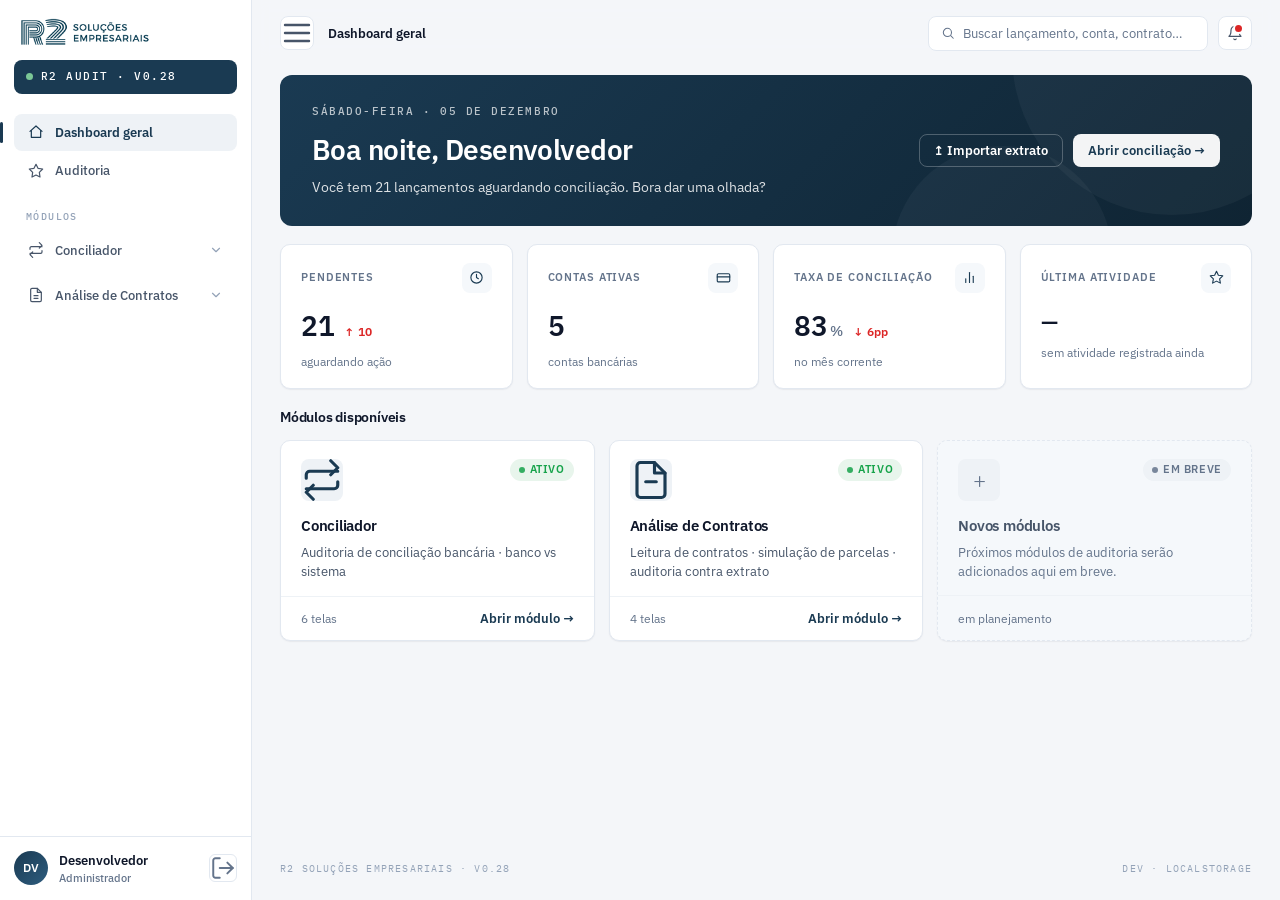
==== commit 90713cce: "v0.28 · page transition + empty states + validacao CNPJ + notif extra Page transition - .r2-content " ====
--- a/index.html
+++ b/index.html
@@ -4,8 +4,8 @@
 <meta charset="UTF-8">
 <meta name="viewport" content="width=device-width, initial-scale=1.0">
 <title>R2 Audit · Dashboard geral</title>
-<link rel="stylesheet" href="styles/theme.css?v=0.27">
-<link rel="stylesheet" href="shared.css?v=0.27">
+<link rel="stylesheet" href="styles/theme.css?v=0.28">
+<link rel="stylesheet" href="shared.css?v=0.28">
 </head>
 <body>
 
@@ -93,10 +93,10 @@
   </div>
 </div>
 
-<script src="config.js?v=0.27"></script>
-<script src="shared.js?v=0.27"></script>
-<script src="mock-data.js?v=0.27"></script>
-<script src="data.js?v=0.27"></script>
+<script src="config.js?v=0.28"></script>
+<script src="shared.js?v=0.28"></script>
+<script src="mock-data.js?v=0.28"></script>
+<script src="data.js?v=0.28"></script>
 <script>
   if (!R2A.requireAuth()) { /* já redirecionou */ }
   else {
--- a/styles/theme.css
+++ b/styles/theme.css
@@ -496,6 +496,14 @@
   min-width: 0;
   overflow-y: visible;
   overflow-x: hidden;
+  animation: r2-fadein .22s ease-out;
+}
+@keyframes r2-fadein {
+  from { opacity: 0; transform: translateY(4px); }
+  to   { opacity: 1; transform: translateY(0); }
+}
+@media (prefers-reduced-motion: reduce) {
+  .r2-content, .r2a-content { animation: none; }
 }
 
 .r2-footer,
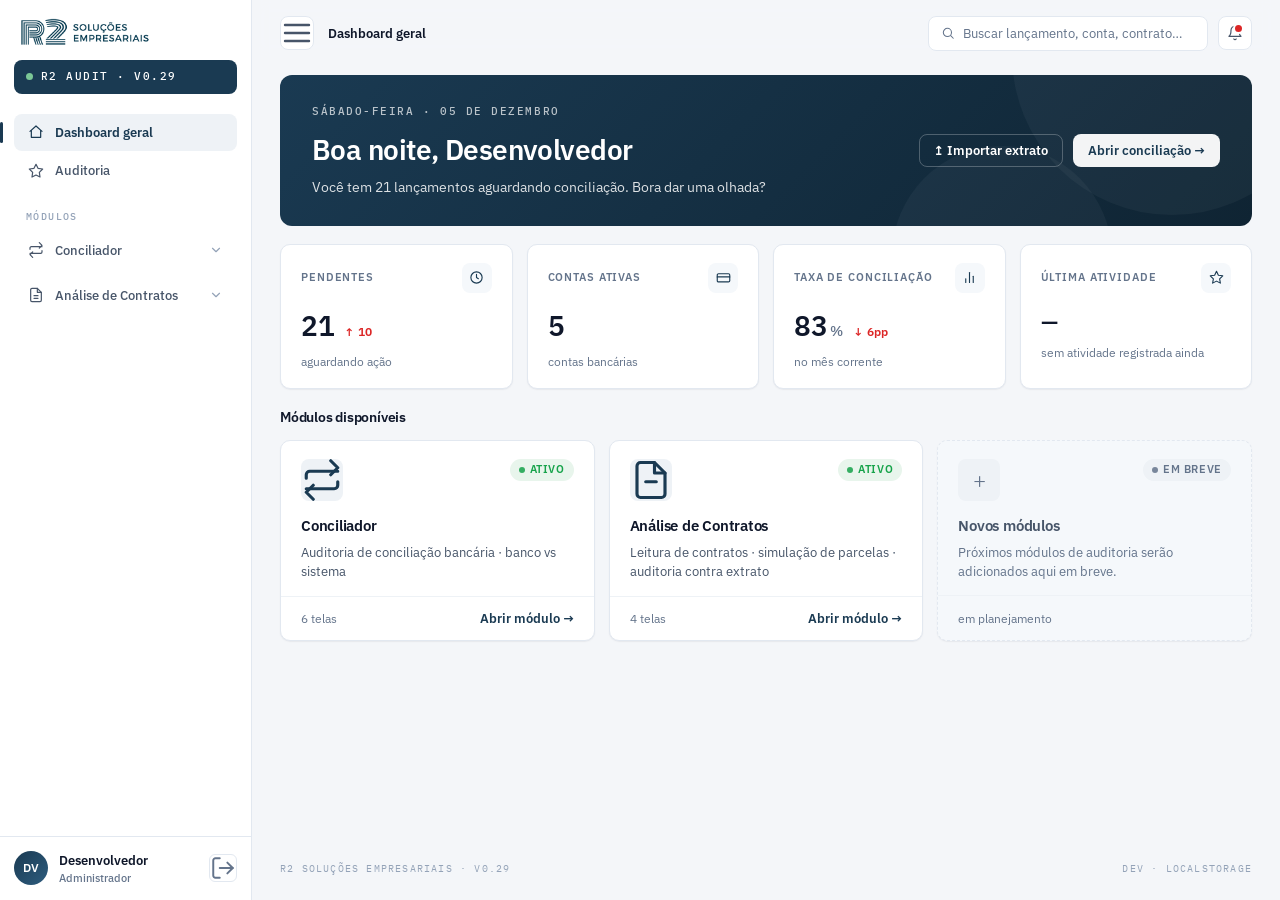
==== commit 3bb2ac36: "v0.29 · renegociacao de contrato Feature de negocio importante para CFO: quando contrato eh quitado " ====
--- a/index.html
+++ b/index.html
@@ -4,8 +4,8 @@
 <meta charset="UTF-8">
 <meta name="viewport" content="width=device-width, initial-scale=1.0">
 <title>R2 Audit · Dashboard geral</title>
-<link rel="stylesheet" href="styles/theme.css?v=0.28">
-<link rel="stylesheet" href="shared.css?v=0.28">
+<link rel="stylesheet" href="styles/theme.css?v=0.29">
+<link rel="stylesheet" href="shared.css?v=0.29">
 </head>
 <body>
 
@@ -93,10 +93,10 @@
   </div>
 </div>
 
-<script src="config.js?v=0.28"></script>
-<script src="shared.js?v=0.28"></script>
-<script src="mock-data.js?v=0.28"></script>
-<script src="data.js?v=0.28"></script>
+<script src="config.js?v=0.29"></script>
+<script src="shared.js?v=0.29"></script>
+<script src="mock-data.js?v=0.29"></script>
+<script src="data.js?v=0.29"></script>
 <script>
   if (!R2A.requireAuth()) { /* já redirecionou */ }
   else {
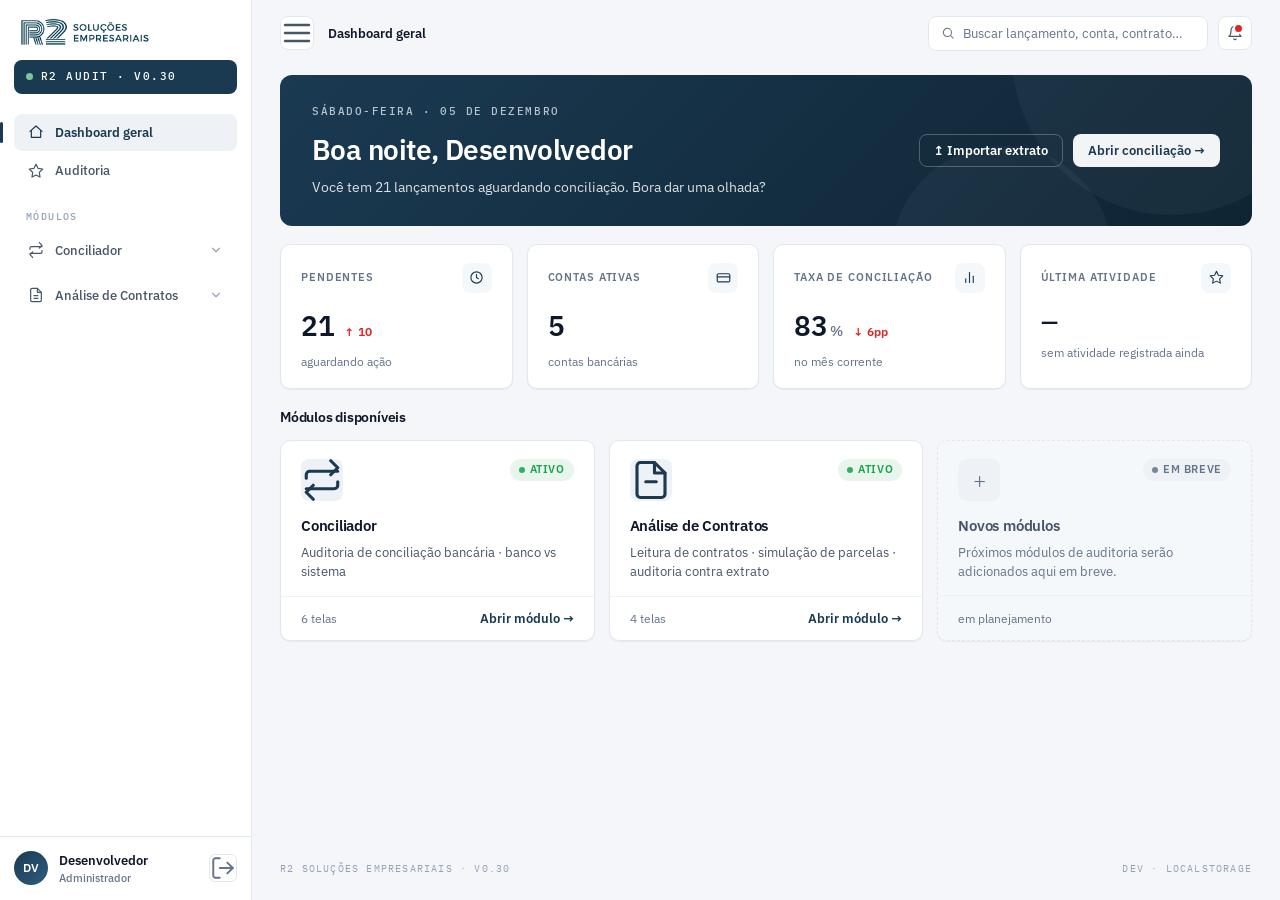
==== commit 616bf0f0: "v0.30 · UI cadeia de renegociacoes + skeleton no detalhe do contrato Banner cadeia de renegociacoes " ====
--- a/index.html
+++ b/index.html
@@ -4,8 +4,8 @@
 <meta charset="UTF-8">
 <meta name="viewport" content="width=device-width, initial-scale=1.0">
 <title>R2 Audit · Dashboard geral</title>
-<link rel="stylesheet" href="styles/theme.css?v=0.29">
-<link rel="stylesheet" href="shared.css?v=0.29">
+<link rel="stylesheet" href="styles/theme.css?v=0.30">
+<link rel="stylesheet" href="shared.css?v=0.30">
 </head>
 <body>
 
@@ -93,10 +93,10 @@
   </div>
 </div>
 
-<script src="config.js?v=0.29"></script>
-<script src="shared.js?v=0.29"></script>
-<script src="mock-data.js?v=0.29"></script>
-<script src="data.js?v=0.29"></script>
+<script src="config.js?v=0.30"></script>
+<script src="shared.js?v=0.30"></script>
+<script src="mock-data.js?v=0.30"></script>
+<script src="data.js?v=0.30"></script>
 <script>
   if (!R2A.requireAuth()) { /* já redirecionou */ }
   else {
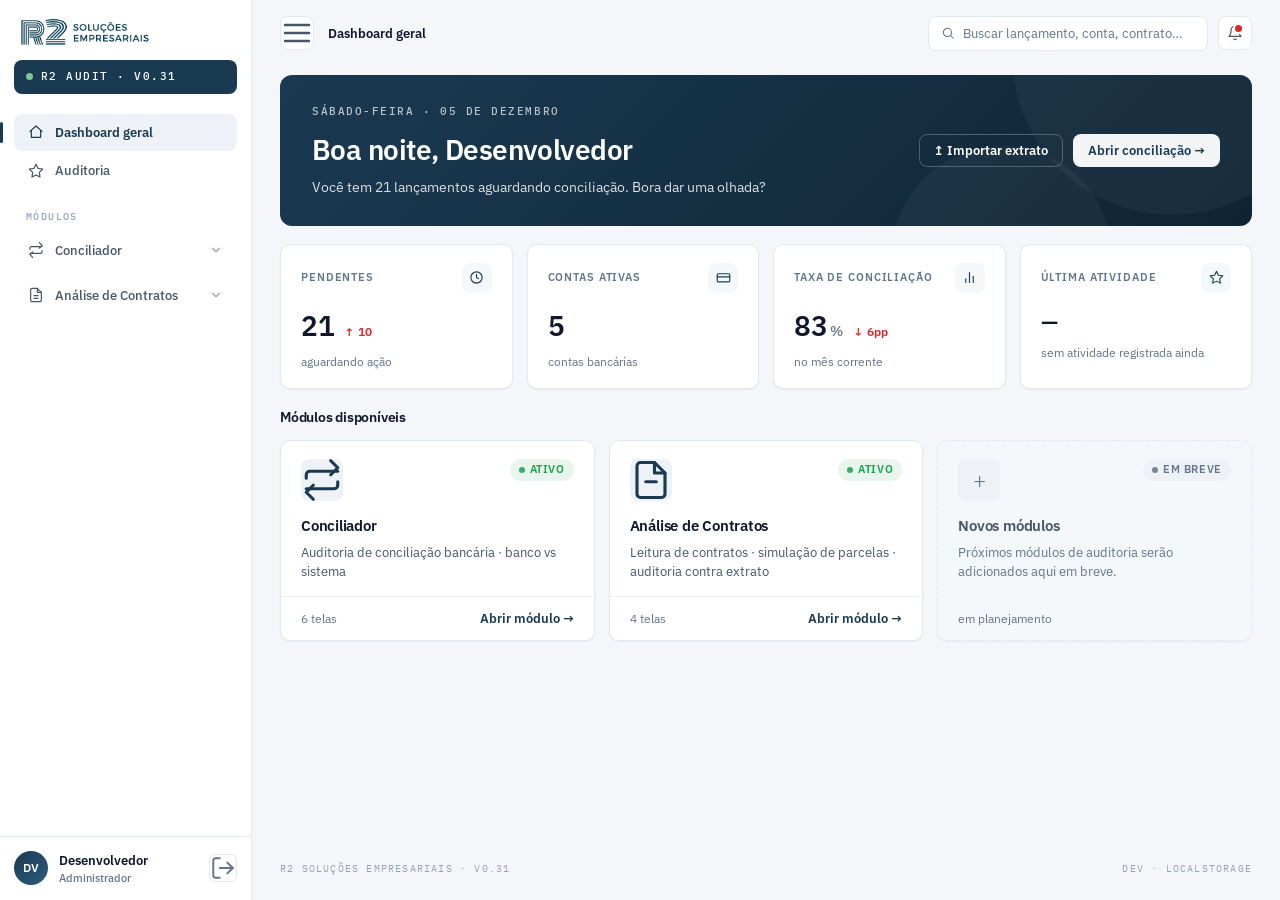
==== commit 76c8afdf: "v0.31 · page transition fade-in + badge cadeia na lista de contratos Page transition - theme.css gan" ====
--- a/index.html
+++ b/index.html
@@ -4,8 +4,8 @@
 <meta charset="UTF-8">
 <meta name="viewport" content="width=device-width, initial-scale=1.0">
 <title>R2 Audit · Dashboard geral</title>
-<link rel="stylesheet" href="styles/theme.css?v=0.30">
-<link rel="stylesheet" href="shared.css?v=0.30">
+<link rel="stylesheet" href="styles/theme.css?v=0.31">
+<link rel="stylesheet" href="shared.css?v=0.31">
 </head>
 <body>
 
@@ -93,10 +93,10 @@
   </div>
 </div>
 
-<script src="config.js?v=0.30"></script>
-<script src="shared.js?v=0.30"></script>
-<script src="mock-data.js?v=0.30"></script>
-<script src="data.js?v=0.30"></script>
+<script src="config.js?v=0.31"></script>
+<script src="shared.js?v=0.31"></script>
+<script src="mock-data.js?v=0.31"></script>
+<script src="data.js?v=0.31"></script>
 <script>
   if (!R2A.requireAuth()) { /* já redirecionou */ }
   else {
--- a/styles/theme.css
+++ b/styles/theme.css
@@ -1182,6 +1182,19 @@
 .r2-empty .icon { font-size: 32px; margin-bottom: 10px; opacity: 0.5; }
 .r2-empty h2 { color: var(--ink-1); font-size: 17px; margin-bottom: 4px; }
 
+/* Page transition · fade-in sutil ao carregar/navegar */
+@keyframes r2-page-in {
+  from { opacity: 0; transform: translateY(6px); }
+  to   { opacity: 1; transform: translateY(0); }
+}
+.r2-content,
+.r2a-content {
+  animation: r2-page-in .26s cubic-bezier(.2, .8, .2, 1);
+}
+@media (prefers-reduced-motion: reduce) {
+  .r2-content, .r2a-content { animation: none; }
+}
+
 /* Skeleton loading · barra animada para listas grandes */
 @keyframes r2-skeleton-shimmer {
   0%   { background-position: -480px 0; }
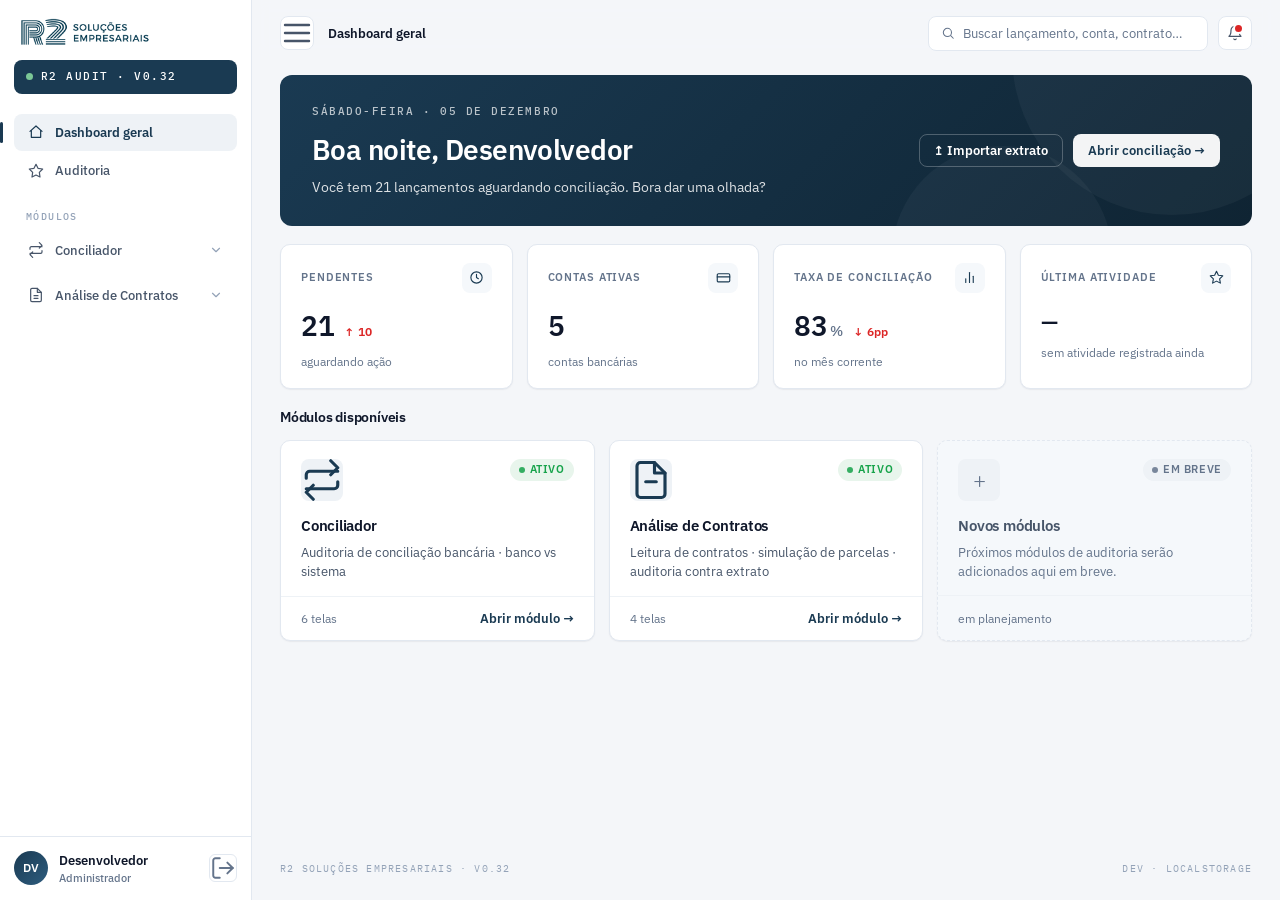
==== commit 041a144b: "v0.32 · validacao inline (CNPJ, CPF, email, datas) + UI de erro consistente Helpers em shared.js · R" ====
--- a/index.html
+++ b/index.html
@@ -4,8 +4,8 @@
 <meta charset="UTF-8">
 <meta name="viewport" content="width=device-width, initial-scale=1.0">
 <title>R2 Audit · Dashboard geral</title>
-<link rel="stylesheet" href="styles/theme.css?v=0.31">
-<link rel="stylesheet" href="shared.css?v=0.31">
+<link rel="stylesheet" href="styles/theme.css?v=0.32">
+<link rel="stylesheet" href="shared.css?v=0.32">
 </head>
 <body>
 
@@ -93,10 +93,10 @@
   </div>
 </div>
 
-<script src="config.js?v=0.31"></script>
-<script src="shared.js?v=0.31"></script>
-<script src="mock-data.js?v=0.31"></script>
-<script src="data.js?v=0.31"></script>
+<script src="config.js?v=0.32"></script>
+<script src="shared.js?v=0.32"></script>
+<script src="mock-data.js?v=0.32"></script>
+<script src="data.js?v=0.32"></script>
 <script>
   if (!R2A.requireAuth()) { /* já redirecionou */ }
   else {
--- a/styles/theme.css
+++ b/styles/theme.css
@@ -919,6 +919,44 @@
   box-shadow: 0 0 0 3px rgba(26,58,82,.12);
 }
 
+/* Campo com erro inline */
+.is-invalid,
+input.is-invalid,
+select.is-invalid,
+textarea.is-invalid {
+  border-color: var(--err) !important;
+  background: var(--err-soft) !important;
+}
+.is-invalid:focus,
+input.is-invalid:focus,
+select.is-invalid:focus,
+textarea.is-invalid:focus {
+  box-shadow: 0 0 0 3px rgba(220, 38, 38, 0.18) !important;
+}
+.r2-field-error {
+  color: var(--err);
+  font-size: 11px;
+  font-family: var(--font-mono);
+  margin-top: 4px;
+  display: flex;
+  align-items: center;
+  gap: 5px;
+}
+.r2-field-error::before {
+  content: '!';
+  display: inline-flex;
+  align-items: center;
+  justify-content: center;
+  width: 14px;
+  height: 14px;
+  background: var(--err);
+  color: #fff;
+  border-radius: 999px;
+  font-size: 9px;
+  font-weight: 700;
+  flex-shrink: 0;
+}
+
 /* Hero (dashboard geral) */
 .r2-hero {
   background: linear-gradient(135deg, var(--navy) 0%, var(--navy-deep) 100%);
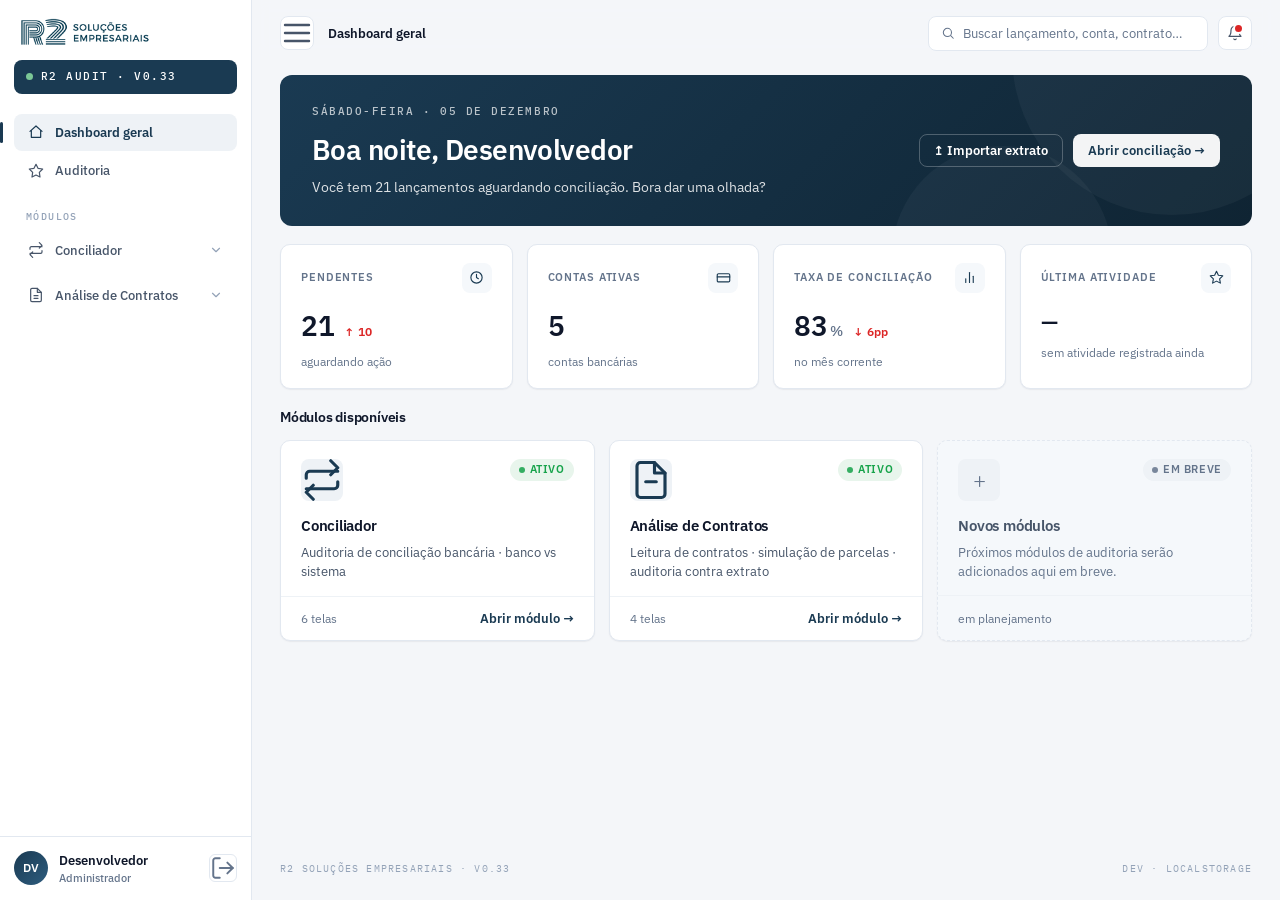
==== commit 2d05e721: "v0.33 · botao Duplicar contrato (clone independente) Diferenca operacional do Renegociar: - Renegoci" ====
--- a/index.html
+++ b/index.html
@@ -4,8 +4,8 @@
 <meta charset="UTF-8">
 <meta name="viewport" content="width=device-width, initial-scale=1.0">
 <title>R2 Audit · Dashboard geral</title>
-<link rel="stylesheet" href="styles/theme.css?v=0.32">
-<link rel="stylesheet" href="shared.css?v=0.32">
+<link rel="stylesheet" href="styles/theme.css?v=0.33">
+<link rel="stylesheet" href="shared.css?v=0.33">
 </head>
 <body>
 
@@ -93,10 +93,10 @@
   </div>
 </div>
 
-<script src="config.js?v=0.32"></script>
-<script src="shared.js?v=0.32"></script>
-<script src="mock-data.js?v=0.32"></script>
-<script src="data.js?v=0.32"></script>
+<script src="config.js?v=0.33"></script>
+<script src="shared.js?v=0.33"></script>
+<script src="mock-data.js?v=0.33"></script>
+<script src="data.js?v=0.33"></script>
 <script>
   if (!R2A.requireAuth()) { /* já redirecionou */ }
   else {
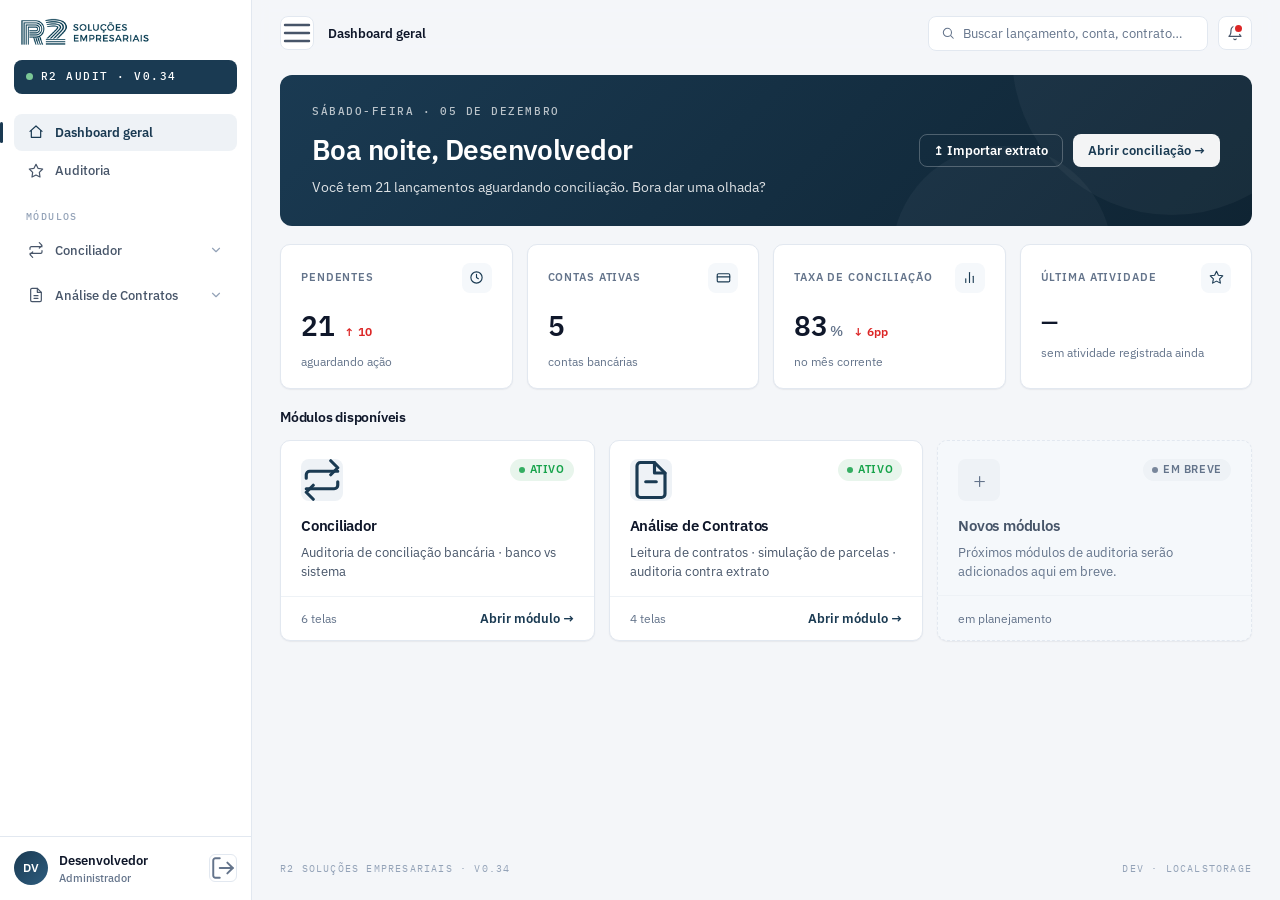
==== commit d85d89b8: "v0.34 · reverter Onda 0 + filtro cadeia + skeletons + PDF com cadeia Reverter transferencias espelha" ====
--- a/index.html
+++ b/index.html
@@ -4,8 +4,8 @@
 <meta charset="UTF-8">
 <meta name="viewport" content="width=device-width, initial-scale=1.0">
 <title>R2 Audit · Dashboard geral</title>
-<link rel="stylesheet" href="styles/theme.css?v=0.33">
-<link rel="stylesheet" href="shared.css?v=0.33">
+<link rel="stylesheet" href="styles/theme.css?v=0.34">
+<link rel="stylesheet" href="shared.css?v=0.34">
 </head>
 <body>
 
@@ -93,10 +93,10 @@
   </div>
 </div>
 
-<script src="config.js?v=0.33"></script>
-<script src="shared.js?v=0.33"></script>
-<script src="mock-data.js?v=0.33"></script>
-<script src="data.js?v=0.33"></script>
+<script src="config.js?v=0.34"></script>
+<script src="shared.js?v=0.34"></script>
+<script src="mock-data.js?v=0.34"></script>
+<script src="data.js?v=0.34"></script>
 <script>
   if (!R2A.requireAuth()) { /* já redirecionou */ }
   else {
